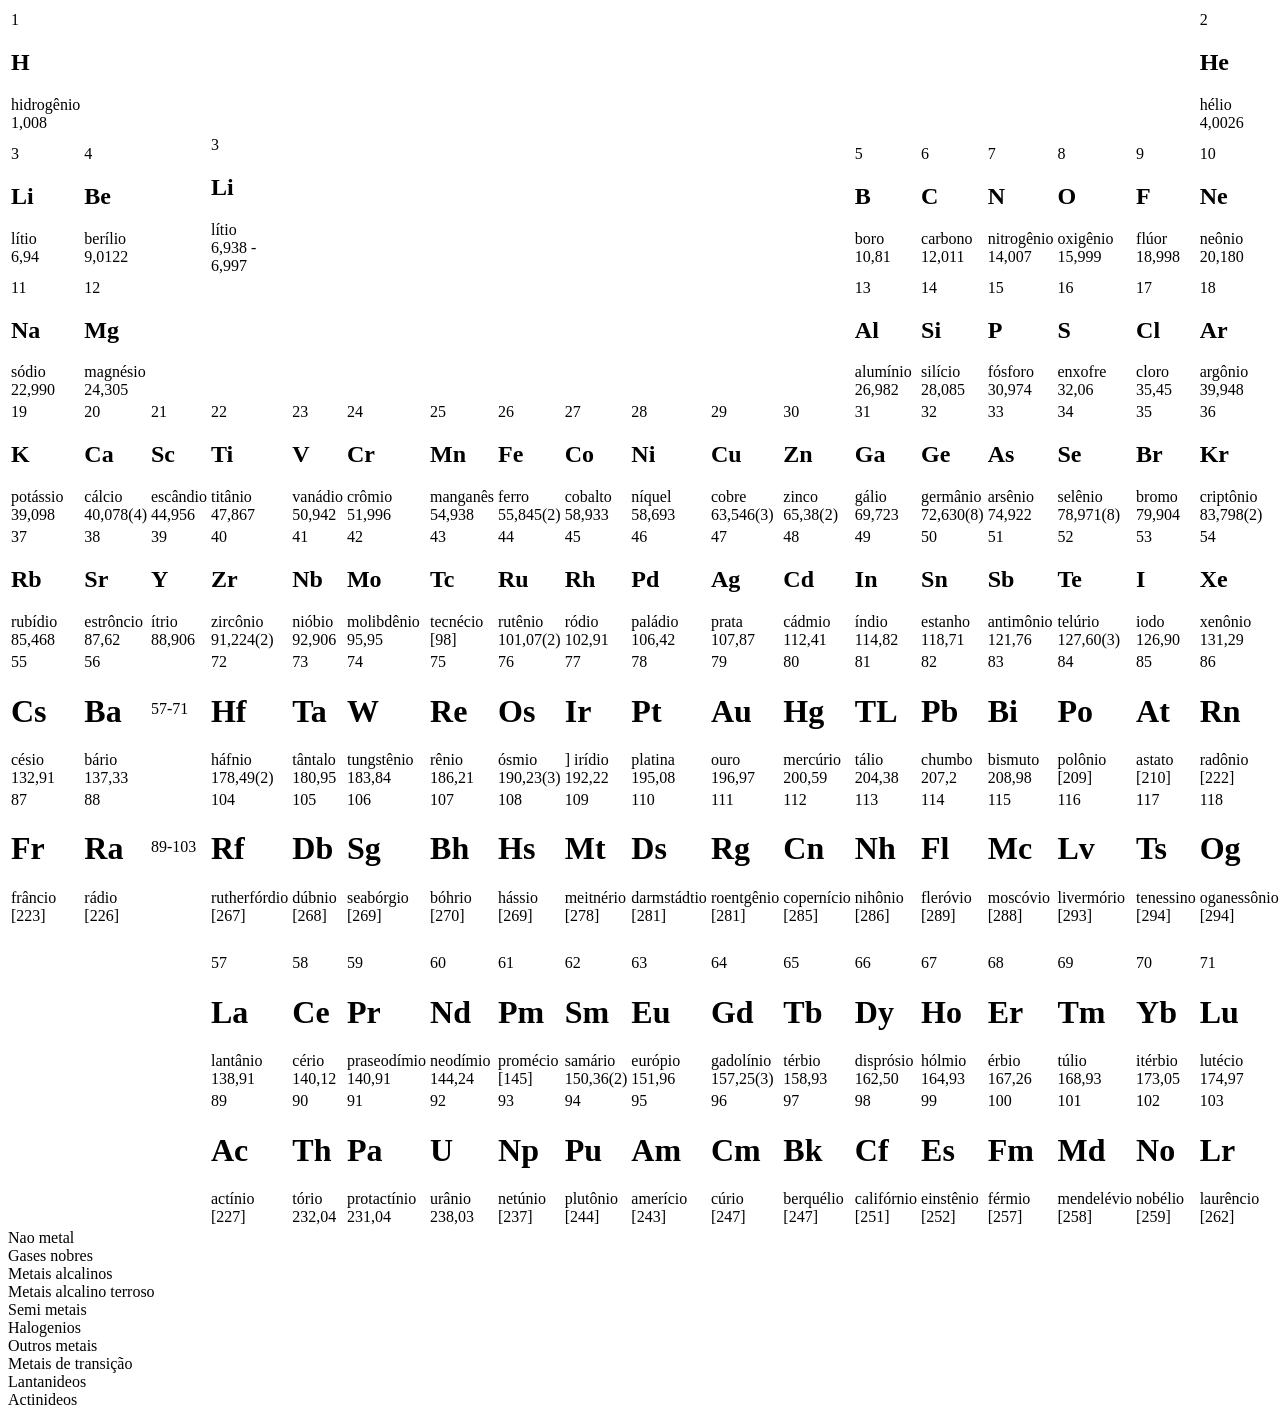
==== index.html @ c8524aa1 "Rename tabela periódica.html to index.html" ====
<!DOCTYPE html>
<html lang="en">
<head>
    <meta charset="UTF-8">
    <meta name="viewport" content="width=device-width, initial-scale=1.0">
    <title>Document</title>
    <link rel="stylesheet" href="style.css">
</head>
<body>




   

    <table>
        <tr>
            <td class="borda naometais">
                <div>1</div>
                <h2>H</h2>
                hidrogênio <br>
                1,008
            </td>
            <td>
                <div></div>
                <h2></h2>
            </td>
            <td >
                <div></div>
                <h2></h2>
            </td>
            <td >
                <div></div>
                <h2></h2>
            </td>
            <td >
                <div></div>
                <h2></h2>
            </td>
            <td >
                <div></div>
                <h2></h2>
            </td>
            <td >
                <div></div>
                <h2></h2>
            </td>
            <td >
                <div></div>
                <h2></h2>
            </td>
            <td>
                <div></div>
                <h2></h2>
            </td>
            <td >
                <div></div>
                <h2></h2>
            </td>
            <td >
                <div></div>
                <h2></h2>
            </td>
            <td >
                <div></div>
                <h2></h2>
            </td>
            <td >
                <div></div>
                <h2></h2>
            </td>
            <td >
                <div></div>
                <h2></h2>
            </td>
            <td>
                <div></div>
                <h2></h2>
            </td>
            <td>
                <div></div>
                <h2></h2>
            </td>
            <td>
                <div></div>
                <h2></h2>
            </td>
            <td class="borda gasesnobres">
                <div>2</div>
                <h2>He</h2>
                hélio <br>
                4,0026
            </td>
        </tr>
        <tr>
            <td class="borda metaisalcalinos">
                <div>3</div>
                <h2>Li</h2>
                lítio <br>
                6,94
            </td>
            <td class="borda metaisalcterrosos">
                <div>4</div>
                <h2>Be</h2>
                berílio
                9,0122
            </td>
            <td class=>
                <div></div>
                <h2></h2>
            </td>
            <td class="borda">
                <div>3</div>
                <h2>Li</h2>
                lítio<br>
                6,938 - 6,997
            </td>
            <td class=>
                <div></div>
                <h2></h2>
            </td>
            <td class=>
                <div></div>
                <h2></h2>
            </td>
            <td class=>
                <div></div>
                <h2></h2>
            </td>
            <td class=>
                <div></div>
                <h2></h2>
            </td>
            <td class=>
                <div></div>
                <h2></h2>
            </td>
            <td class=>
                <div></div>
                <h2></h2>
            </td>
            <td class=>
                <div></div>
                <h2></h2>
            </td>
            <td class=>
                <div></div>
                <h2></h2>
            </td>
            <td class="borda semimetais">
                <div>5</div>
                <h2>B</h2>
                boro <br>
                10,81
            </td>
            <td class="borda naometais">
                <div>6</div>
                <h2>C</h2>
                carbono
                12,011
            </td>
            <td class="borda naometais">
                <div>7</div>
                <h2>N</h2>
                nitrogênio
                14,007
            </td>
            <td class="borda naometais">
                <div>8</div>
                <h2>O</h2>
                oxigênio
                15,999
            </td>
            <td class="borda halogenio">
                <div>9</div>
                <h2>F</h2>
                flúor <br>
                18,998
            </td>
            <td class="borda gasesnobres">
                <div>10</div>
                <h2>Ne</h2>
                neônio
                20,180
            </td>
        </tr>
        <tr>
            <td class="borda metaisalcalinos">
                <div>11</div>
                <h2>Na</h2>
                sódio <br>
                22,990            
            </td>


            <td class="borda metaisalcterrosos">
                <div>12</div>
                <h2>Mg</h2>
                magnésio
                24,305
            </td>
            <td class=>
                <div></div>
                <h2></h2>
            </td>
            <td class=>
                <div></div>
                <h2></h2>
            </td>
            <td class=>
                <div></div>
                <h2></h2>
            </td>
            <td class=>
                <div></div>
                <h2></h2>
            </td>
            <td class=>
                <div></div>
                <h2></h2>
            </td>
            <td class=>
                <div></div>
                <h2></h2>
            </td>
            <td class=>
                <div></div>
                <h2></h2>
            </td>
            <td class=>
                <div></div>
                <h2></h2>
            </td>
            <td class=>
                <div></div>
                <h2></h2>
            </td>
            <td class=>
                <div></div>
                <h2></h2>
            </td>
            <td class="borda outrosmetais">
                <div>13</div>
                <h2>Al</h2>
                alumínio
                26,982
            </td>
            <td class="borda semimetais">
                <div>14</div>
                <h2>Si</h2>
                silício
                28,085
            </td>
            <td class="borda naometais">
                <div>15</div>
                <h2>P</h2>
                fósforo
                30,974
            </td>
            <td class="borda naometais">
                <div>16</div>
                <h2>S</h2>
                enxofre
                32,06
            </td>
            <td class="borda halogenio">
                <div>17</div>
                <h2>Cl</h2>
                cloro <br>
                35,45
            </td>
            <td class="borda gasesnobres">
                <div>18</div>
                <h2>Ar</h2>
                argônio
                39,948
            </td>
        </tr>
        <tr>
            <td class="borda metaisalcalinos">
                <div>19</div>
                <h2>K</h2>
                 potássio
                 39,098
            </td>
            <td class="borda metaisalcterrosos">
                <div>20</div>
                <h2>Ca</h2>
                cálcio
                40,078(4)
            </td>
            <td class="borda metaistransicao">
                <div>21</div>
                <h2>Sc</h2>
                escândio
                44,956
            </td>
            <td class="borda metaistransicao">
                <div>22</div>
                <h2>Ti</h2>
                titânio
                47,867
            </td>
            <td class="borda metaistransicao">
                <div>23</div>
                <h2>V</h2>
                vanádio
                50,942
            </td>
            <td class="borda metaistransicao">
                <div>24</div>
                <h2>Cr</h2>
                crômio
                51,996
            </td>
            <td class="borda metaistransicao">
                <div>25</div>
                <h2>Mn</h2>
                manganês
                54,938
            </td>
            <td class="borda metaistransicao">
                <div>26</div>
                <h2>Fe</h2>
                ferro
                55,845(2)
            </td>
            <td class="borda metaistransicao">
                <div>27</div>
                <h2>Co</h2>
                cobalto
                  58,933
            </td>
            <td class="borda metaistransicao">
                <div>28</div>
                <h2>Ni</h2>
                níquel
58,693
            </td>
            <td class="borda metaistransicao">
                <div>29</div>
                <h2>Cu</h2>
                cobre
63,546(3)
            </td>
            <td class="borda metaistransicao">
                <div>30</div>
                <h2>Zn</h2>
                zinco
65,38(2)
            </td>
            <td class="borda outrosmetais">
                <div>31</div>
                <h2>Ga</h2>
                gálio <br>
69,723
            </td>
            <td class="borda semimetais ">
                <div>32</div>
                <h2>Ge</h2>
                germânio
                72,630(8)
            </td>
            <td class="borda semimetais">
                <div>33</div>
                <h2>As</h2>
                arsênio
74,922
            </td>
            <td class="borda naometais">
                <div>34</div>
                <h2>Se</h2>
                selênio
78,971(8)
            </td>
           
            <td class="borda halogenio">
                <div>35</div>
                <h2>Br</h2>
                bromo
79,904
            </td>
            <td class="borda gasesnobres">
                <div>36</div>
                <h2>Kr</h2>
                criptônio
83,798(2)
            </td>
        </tr>
        <tr>
            <td class="borda metaisalcalinos">
                <div>37</div>
                <h2>Rb</h2>
                rubídio
85,468
            </td>
            <td class="borda metaisalcterrosos">
                <div>38</div>
                <h2>Sr</h2>
                estrôncio


87,62
            </td>
            <td class="borda metaistransicao">
                <div>39</div>
                <h2>Y</h2>
                ítrio <br>
88,906
            </td>
            <td class="borda metaistransicao">
                <div>40</div>
                <h2>Zr</h2>
                zircônio
91,224(2)
            </td>
            <td class="borda metaistransicao">
                <div>41</div>
                <h2>Nb</h2>
                nióbio
92,906
            </td>
            <td class="borda metaistransicao ">
                <div>42</div>
                <h2>Mo</h2>
                molibdênio
95,95
            </td>
            <td class="borda metaistransicao">
                <div>43</div>
                <h2>Tc</h2>
                tecnécio <br>
[98]
            </td>
            <td class="borda metaistransicao">
                <div>44</div>
                <h2>Ru</h2>
                rutênio
101,07(2)
            </td>
            <td class="borda metaistransicao">
                <div>45</div>
                <h2>Rh</h2>
                ródio <br>
102,91
            </td>
            <td class="borda metaistransicao">
                <div>46</div>
                <h2>Pd</h2>
                paládio
106,42
            </td>
            <td class="borda metaistransicao ">
                <div>47</div>
                <h2>Ag</h2>
                prata <br>
107,87
            </td>
            <td class="borda metaistransicao">
                <div>48</div>
                <h2>Cd</h2>
                cádmio
112,41
            </td>
            <td class="borda outrosmetais">
                <div>49</div>
                <h2>In</h2>
                índio <br>
114,82
            </td>
            <td class="borda outrosmetais">
                <div>50</div>
                <h2>Sn</h2>
                estanho
118,71
            </td>
            <td class="borda semimetais">
                <div>51</div>
                <h2>Sb</h2>
                antimônio
121,76
            </td>
            <td class="borda semimetais">
                <div>52</div>
                <h2>Te</h2>
                telúrio
127,60(3)
            </td>
            <td class="borda halogenio">
                <div>53</div>
                <h2>I</h2>
                iodo <br>


126,90
            </td>
            <td class="borda gasesnobres">
                <div>54</div>
                <h2>Xe</h2>
                xenônio
131,29
            </td>
        </tr>
        <tr>
            <td class="borda metaisalcalinos">
                <div>55</div>
                <h1>Cs</h1>
                césio <br>
                132,91
            </td>
           
            <td class="borda metaisalcterrosos">
                <div>56</div>
                <h1>Ba</h1>
                bário <br>
                137,33
            </td>
           
            <td>
                <div>57-71</div>
                <h1></h1>
            </td>
            <td class="borda metaistransicao">
                <div>72</div>
                <h1>Hf</h1>
                háfnio <br>
                178,49(2)
            </td>
            <td class="borda metaistransicao">
                <div>73</div>
                <h1>Ta</h1>
                tântalo <br>
                180,95
            </td>
            <td class="borda metaistransicao">
                <div>74</div>
                <h1>W</h1>
                tungstênio <br>
                    183,84
            </td>
            <td class="borda metaistransicao">
                <div>75</div>
                <h1>Re</h1>
                rênio <br>
                186,21
            </td>
            <td class="borda metaistransicao">
                <div>76</div>
                <h1>Os</h1>
                ósmio <br>
                190,23(3)
            </td>
            <td class="borda metaistransicao">
                <div>77</div>
                <h1>Ir</h1>]
                irídio <br>
                192,22
            </td>
            <td class="borda metaistransicao">
                <div>78</div>
                <h1>Pt</h1>
                platina <br>
                195,08
            </td>
            <td class="borda metaistransicao">
                <div>79</div>
                <h1>Au</h1>
                ouro <br>
                196,97  
            </td>
            <td class="borda metaistransicao">
                <div>80</div>
                <h1>Hg</h1>
                mercúrio <br>
                200,59
            </td>
            <td class="borda outrosmetais">
                <div>81</div>
                <h1>TL</h1>
                tálio <br>
                204,38
            </td>
            <td class="borda outrosmetais">
                <div>82</div>
                <h1>Pb</h1>
                chumbo <br>
                207,2
            </td>
            <td class="borda outrosmetais">
                <div>83</div>
                <h1>Bi</h1>
                bismuto <br>
                208,98
            </td>
            <td class="borda semimetais">
                <div>84</div>
                <h1>Po</h1>
                polônio <br>
                    [209]
            </td>
            <td class="borda halogenio">
                <div>85</div>
                <h1>At</h1>
                astato <br>
                [210]
            </td>
            <td class="borda gasesnobres">
                <div>86</div>
                <h1>Rn</h1>
                radônio<br>
                [222]
            </td>
        </tr>
        <tr>
            <td class="borda metaisalcalinos">
                <div>87</div>
                <h1>Fr</h1>
                frâncio <br>
                [223]
            </td>
            <td class="borda metaisalcterrosos">
                <div>88</div>
                <h1>Ra</h1>
                rádio <br>
                [226]
            </td>
            <td>
                <div>89-103</div>
                <h1></h1>
            </td>
            <td class="borda metaistransicao">
                <div>104</div>
                <h1>Rf</h1>
                rutherfórdio <br>
                [267]
            </td>
            <td class="borda metaistransicao">
                <div>105</div>
                <h1>Db</h1>
                dúbnio <br>
                [268]
            </td>
            <td class="borda metaistransicao">
                <div>106</div>
                <h1>Sg</h1>
                seabórgio <br>
                [269]  
            </td>
            <td class="borda metaistransicao">
                <div>107</div>
                <h1>Bh</h1>
                bóhrio <br>
                [270]
            </td>
            <td class="borda metaistransicao">
                <div>108</div>
                <h1>Hs</h1>
                hássio <br>
                [269]
            </td>
            <td class="borda metaistransicao">
                <div>109</div>
                <h1>Mt</h1>
                meitnério <br>
                [278]  
            </td>
            <td class="borda metaistransicao">
                <div>110</div>
                <h1>Ds</h1>
                darmstádtio <br>
                [281]  
            </td>
            <td class="borda metaistransicao">
                <div>111</div>
                <h1>Rg</h1>
                roentgênio <br>
                [281]
            </td>
            <td class="borda metaistransicao">
                <div>112</div>
                <h1>Cn</h1>
                copernício <br>
                [285]
            </td>
            <td class="borda outrosmetais">
                <div>113</div>
                <h1>Nh</h1>
                nihônio <br>
                [286]
            </td>
            <td class="borda outrosmetais">
                <div>114</div>
                <h1>Fl</h1>
                fleróvio <br>
                    [289]
            </td>
            <td class="borda outrosmetais">
                <div>115</div>
                <h1>Mc</h1>
                moscóvio <br>
                [288]
            </td>
            <td class="borda outrosmetais">
                <div>116</div>
                <h1>Lv</h1>
                livermório <br>
                [293]
            </td>
            <td class="borda halogenio">
                <div>117</div>
                <h1>Ts</h1>
                tenessino <br>
                [294]
            </td>
            <td class="borda gasesnobres">
                <div>118</div>
                <h1>Og</h1>
                oganessônio <br>
                [294]
            </td>
        </tr>
        <tr >
            <td>
                <div>   </div>
                <h1> </h1>
            </td>
            <td>
                <div></div>
                <h1></h1>
            </td>
            <td>
                <div></div>
                <h1></h1>
            </td>
            <td>
                <div></div>
                <h1></h1>
            </td>
            <td>
                <div></div>
                <h1></h1>
            </td>
            <td>
                <div></div>
                <h1></h1>
            </td>
            <td>
                <div></div>
                <h1></h1>
            </td>
            <td>
                <div></div>
                <h1></h1>
            </td>
            <td>
                <div></div>
                <h1></h1>
            </td>
            <td>
                <div></div>
                <h1></h1>
            </td>
            <td>
                <div></div>
                <h1></h1>
            </td>
            <td>
                <div></div>
                <h1></h1>
            </td>
            <td>
                <div></div>
                <h1></h1>
            </td>
            <td>
                <div></div>
                <h1></h1>
            </td>
            <td>
                <div></div>
                <h1></h1>
            </td>
            <td>
                <div></div>
                <h1></h1>
            </td>
            <td>
                <div></div>
                <h1></h1>
            </td>
            <td>
                <div></div>
                <h1></h1>
            </td>
        </tr>
        <tr>
            <td>
                <div></div>
                <h1></h1>
            </td>
            <td>
                <div></div>
                <h1></h1>
            </td>
            <td>
                <div></div>
                <h1></h1>
            </td>
            <td class="borda Lantanideos">
                <div>57</div>
                <h1>La</h1>
                lantânio <br>
                138,91
            </td>
            <td class="borda Lantanideos">
                <div>58</div>
                <h1>Ce</h1>
                cério <br>
                140,12
            </td>
            <td class="borda Lantanideos">
                <div>59</div>
                <h1>Pr</h1>
                praseodímio <br>
                140,91
            </td>
            <td class="borda Lantanideos">
                <div>60</div>
                <h1>Nd</h1>
                neodímio <br>
                144,24
            </td>
            <td class="borda Lantanideos">
                <div>61</div>
                <h1>Pm</h1>
                promécio <br>
                    [145]
            </td>
            <td class="borda Lantanideos">
                <div>62</div>
                <h1>Sm</h1>
                samário <br>
            150,36(2)
            </td>
            <td class="borda Lantanideos">
                <div>63</div>
                <h1>Eu</h1>
                európio <br>
                151,96
            </td>
            <td  class="borda Lantanideos">
                <div>64</div>
                <h1>Gd</h1>
                gadolínio <br>
                157,25(3)
            </td>
            <td class="borda Lantanideos">
                <div>65</div>
                <h1>Tb</h1>
                térbio <br>
                158,93
            </td>
            <td class="borda Lantanideos">
                <div>66</div>
                <h1>Dy</h1>
                disprósio <br>
                162,50
            </td>
            <td class="borda Lantanideos">
                <div>67</div>
                <h1>Ho</h1>
                hólmio <br>
                164,93
            </td>
            <td class="borda Lantanideos">
                <div>68</div>
                <h1>Er</h1>
                érbio <br>
                    167,26
            </td>
            <td class="borda Lantanideos">
                <div>69</div>
                <h1>Tm</h1>
                túlio <br>
                168,93
            </td>
            <td class="borda Lantanideos">
                <div>70</div>
                <h1>Yb</h1>
                itérbio <br>
                173,05
            </td>
            <td class="borda Lantanideos">
                <div>71</div>
                <h1>Lu</h1>
                lutécio <br>
                174,97
            </td>
           
        </tr>
       
        <tr>
            <td>
                <div></div>
                <h1></h1>
            </td>
            <td>
                <div></div>
                <h1></h1>
            </td>
            <td>
                <div> </div>
                <h1></h1>
            </td>
           
            <td class="borda Actinidios">
                <div>89</div>
                <h1>Ac</h1>
                actínio <br>
                [227]
            </td>
            <td class="borda Actinidios">
                <div>90</div>
                <h1>Th</h1>
                tório <br>
                232,04
            </td>
            <td class="borda Actinidios">
                <div>91</div>
                <h1>Pa</h1>
                protactínio <br>
                231,04
            </td>
            <td class="borda Actinidios">
                <div>92</div>
                <h1>U</h1>
                urânio <br>
                238,03
            </td>
            <td class="borda Actinidios">
                <div>93</div>
                <h1>Np</h1>
                netúnio <br>
                [237]
            </td>
            <td class="borda Actinidios">
                <div>94</div>
                <h1>Pu</h1>
                plutônio <br>
                [244]
            </td>
            <td class="borda Actinidios">
                <div>95</div>
                <h1>Am</h1>
                amerício <br>
                [243]
            </td>
            <td class="borda Actinidios">
                <div>96</div>
                <h1>Cm</h1>
                cúrio <br>
                [247]
            </td>
            <td class="borda Actinidios">
                <div>97</div>
                <h1>Bk</h1>
                berquélio <br>
                [247]
            </td>
            <td class="borda Actinidios">
                <div>98</div>
                <h1>Cf</h1>
                califórnio <br>
                [251]
            </td>
            <td class="borda Actinidios">
                <div>99</div>
                <h1>Es</h1>
                einstênio <br>
                [252]
            </td>
            <td class="borda Actinidios">
                <div>100</div>
                <h1>Fm</h1>
                férmio <br>
                [257]
            </td>
            <td class="borda Actinidios">
                <div>101</div>
                <h1>Md</h1>
                mendelévio <br>
                [258]
            </td>
            <td class="borda Actinidios">
                <div>102</div>
                <h1>No</h1>
                nobélio <br>
                [259]
            </td>
            <td class="borda Actinidios">
                <div>103</div>
                <h1>Lr</h1>
                laurêncio <br>
                    [262]
            </td>
        </tr>

    </table>

    <div class="legenda"> 
    <div class="naometais legenda-item">Nao metal</div>
    <div class="gasesnobres legenda-item">Gases nobres</div>
    <div class="metaisalcalinos legenda-item">Metais alcalinos</div>
    <div class="metaisalcterrosos legenda-item">Metais alcalino terroso</div>
    <div class="semimetais legenda-item">Semi metais</div>
    <div class="halogenio legenda-item">Halogenios</div>
    <div class="outrosmetais legenda-item">Outros metais</div>
    <div class="metaistransicao legenda-item">Metais de transição</div>
    <div class="Lantanideos legenda-item">Lantanideos</div>
    <div class="Actinidios legenda-item">Actinideos</div>













    </div>
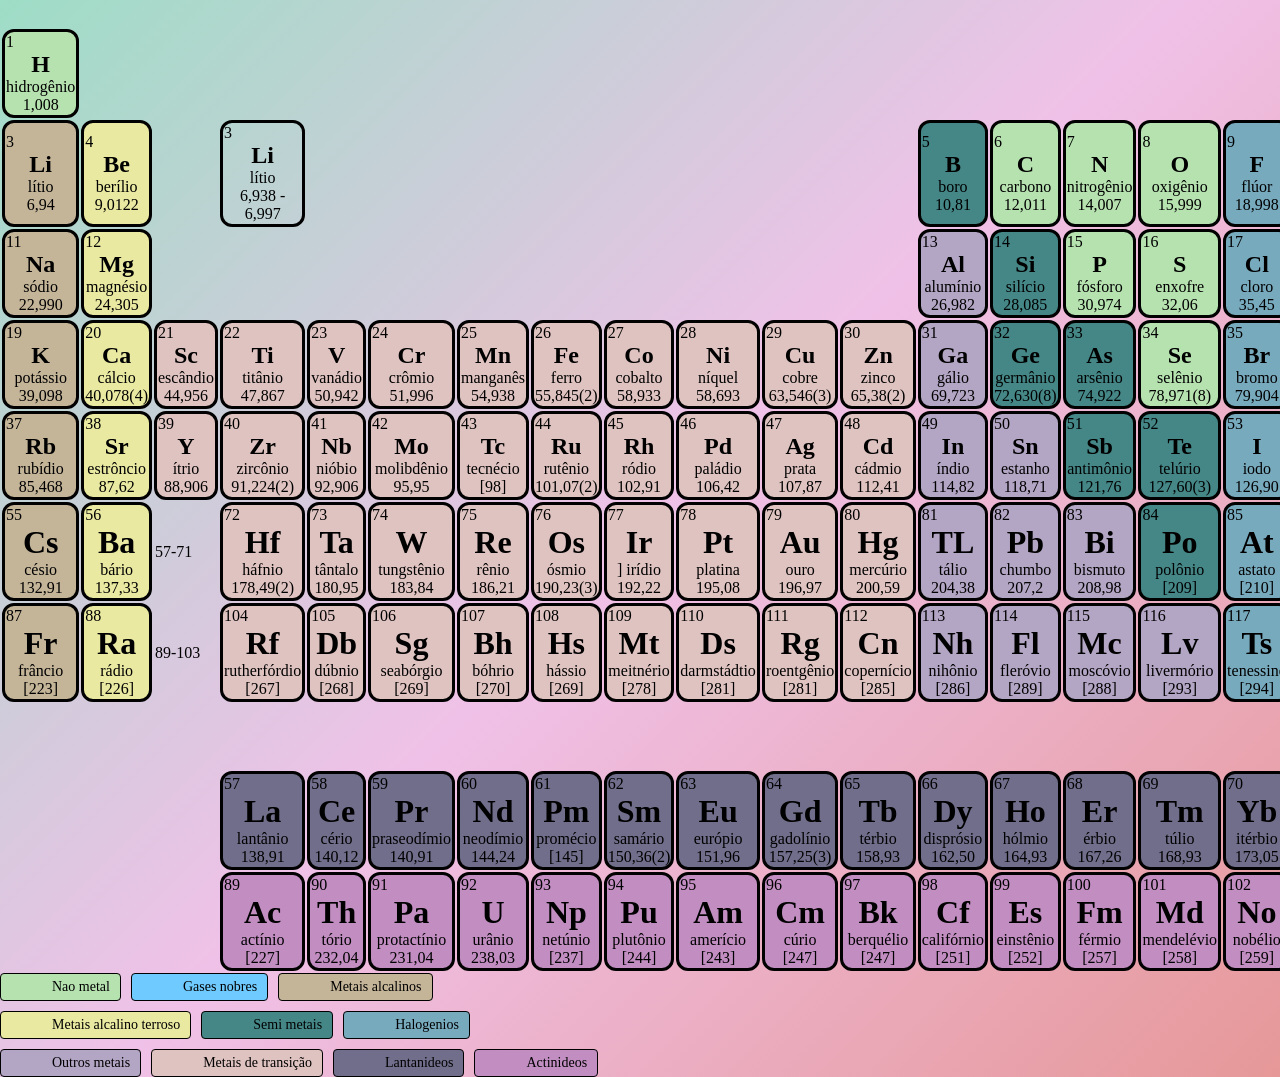
==== commit 0ad08428: "Update index.html" ====
--- a/index.html
+++ b/index.html
@@ -5,7 +5,7 @@
     <meta charset="UTF-8">
     <meta name="viewport" content="width=device-width, initial-scale=1.0">
     <title>Document</title>
-    <link rel="stylesheet" href="style.css">
+    <link rel="stylesheet" href="tabela.css">
 </head>
 <body>
 
--- a/tabela.css
+++ b/tabela.css
@@ -0,0 +1,95 @@
+*{
+    margin: 0;
+}
+
+body{
+    background: linear-gradient(135deg,#9eddc6,#f0c1e8,#e69898);
+}
+
+td{
+    width: 5%;
+    height: 7vh;
+    border-radius: 12px;
+    border: 1px ;
+}
+
+
+table{
+
+    width: 90%;
+    margin: auto;
+    margin-top: 3vh;
+    height: 97vh;
+}
+td:active{
+    transform: scale(1.3);
+    z-index:10;
+}
+
+td{
+    transition: all 0.3s;
+}
+td:hover{
+    transform: scale(1.15);
+    box-shadow: 0 0 15px;
+    z-index: 10;
+}
+
+
+
+
+td{
+    width: 5%;
+    height: 7vh;
+}
+
+.borda{border: solid;
+text-align: center;}
+
+div{ text-align: left;}
+.naometais{background-color: rgb(182, 226, 176);}
+
+
+.gasesnobres{background-color: rgb(111, 202, 255);}
+
+
+.metaisalcalinos{background-color: rgb(196, 181, 153);}
+
+
+.metaisalcterrosos{background-color: rgb(233, 233, 162);}
+
+
+.semimetais{background-color: rgb(69, 134, 134);}
+
+
+.halogenio{background-color: rgb(120, 170, 190);}
+
+
+.outrosmetais{background-color: rgb(179, 165, 196);}
+
+
+.metaistransicao{background-color: rgb(223, 195, 192);}
+
+
+.Lantanideos{background-color: rgb(112, 110, 139);}
+
+
+.Actinidios{background-color: rgb(194, 142, 194);}
+
+.legenda {
+    display:flex;
+    flex-wrap: wrap;
+    gap: 10px;
+    max-width: 600px;
+    
+}
+
+.legenda-item{
+    padding: 5px 10px;
+    border: 1px solid;
+    border-radius: 4px;
+    font-size: 14px;
+    color: #000000;
+    padding-left: 8.5%;
+
+}
